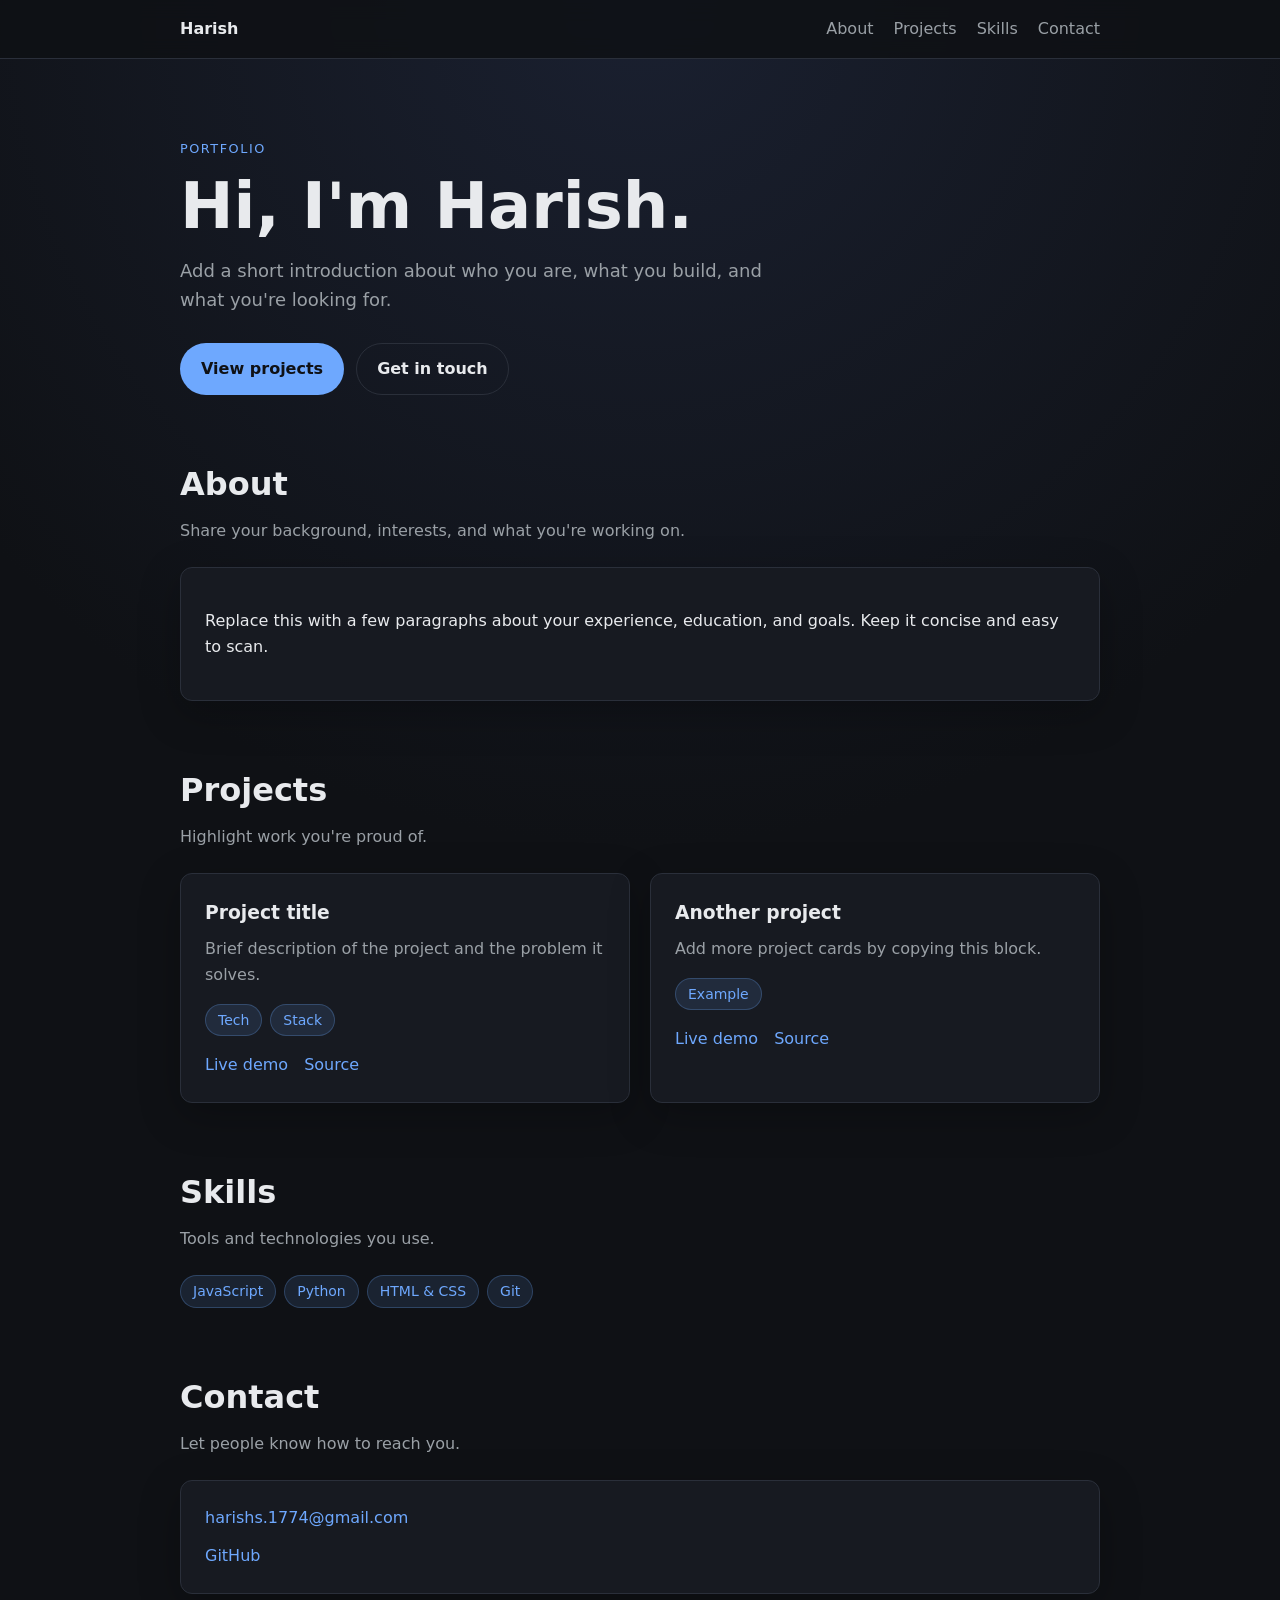
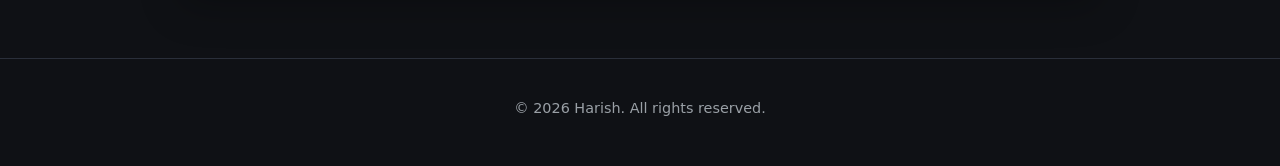
==== index.html @ da77f9a3 "first commit" ====
<!DOCTYPE html>
<html lang="en">
  <head>
    <meta charset="UTF-8" />
    <meta name="viewport" content="width=device-width, initial-scale=1.0" />
    <meta
      name="description"
      content="Harish — portfolio, projects, and contact."
    />
    <title>Harish | Portfolio</title>
    <link rel="stylesheet" href="css/style.css" />
  </head>
  <body>
    <header class="site-header">
      <nav class="nav" aria-label="Main navigation">
        <a class="nav__brand" href="#top">Harish</a>
        <button
          class="nav__toggle"
          type="button"
          aria-expanded="false"
          aria-controls="nav-menu"
        >
          Menu
        </button>
        <ul class="nav__menu" id="nav-menu">
          <li><a href="#about">About</a></li>
          <li><a href="#projects">Projects</a></li>
          <li><a href="#skills">Skills</a></li>
          <li><a href="#contact">Contact</a></li>
        </ul>
      </nav>
    </header>

    <main id="top">
      <section class="hero section">
        <p class="hero__eyebrow">Portfolio</p>
        <h1>Hi, I'm Harish.</h1>
        <p class="hero__lead">
          Add a short introduction about who you are, what you build, and what
          you're looking for.
        </p>
        <div class="hero__actions">
          <a class="button button--primary" href="#projects">View projects</a>
          <a class="button button--ghost" href="#contact">Get in touch</a>
        </div>
      </section>

      <section class="section" id="about">
        <div class="section__header">
          <h2>About</h2>
          <p>Share your background, interests, and what you're working on.</p>
        </div>
        <div class="card">
          <p>
            Replace this with a few paragraphs about your experience, education,
            and goals. Keep it concise and easy to scan.
          </p>
        </div>
      </section>

      <section class="section" id="projects">
        <div class="section__header">
          <h2>Projects</h2>
          <p>Highlight work you're proud of.</p>
        </div>
        <div class="grid">
          <article class="card project-card">
            <h3>Project title</h3>
            <p>Brief description of the project and the problem it solves.</p>
            <ul class="tag-list">
              <li>Tech</li>
              <li>Stack</li>
            </ul>
            <div class="project-card__links">
              <a href="#" target="_blank" rel="noreferrer">Live demo</a>
              <a href="#" target="_blank" rel="noreferrer">Source</a>
            </div>
          </article>

          <article class="card project-card">
            <h3>Another project</h3>
            <p>Add more project cards by copying this block.</p>
            <ul class="tag-list">
              <li>Example</li>
            </ul>
            <div class="project-card__links">
              <a href="#" target="_blank" rel="noreferrer">Live demo</a>
              <a href="#" target="_blank" rel="noreferrer">Source</a>
            </div>
          </article>
        </div>
      </section>

      <section class="section" id="skills">
        <div class="section__header">
          <h2>Skills</h2>
          <p>Tools and technologies you use.</p>
        </div>
        <ul class="tag-list tag-list--large">
          <li>JavaScript</li>
          <li>Python</li>
          <li>HTML &amp; CSS</li>
          <li>Git</li>
        </ul>
      </section>

      <section class="section" id="contact">
        <div class="section__header">
          <h2>Contact</h2>
          <p>Let people know how to reach you.</p>
        </div>
        <div class="card contact-card">
          <p>
            <a href="mailto:harishs.1774@gmail.com">harishs.1774@gmail.com</a>
          </p>
          <p>
            <a href="https://github.com/Harish-1774" target="_blank" rel="noreferrer"
              >GitHub</a
            >
          </p>
        </div>
      </section>
    </main>

    <footer class="site-footer">
      <p>&copy; <span id="year"></span> Harish. All rights reserved.</p>
    </footer>

    <script src="js/main.js"></script>
  </body>
</html>
---- css/style.css ----
:root {
  --bg: #0f1115;
  --surface: #171a21;
  --text: #e8eaed;
  --muted: #9aa0a6;
  --accent: #6ea8fe;
  --accent-hover: #8bb9ff;
  --border: #2a2f3a;
  --max-width: 960px;
  --radius: 12px;
  --shadow: 0 12px 40px rgba(0, 0, 0, 0.25);
}

*,
*::before,
*::after {
  box-sizing: border-box;
}

html {
  scroll-behavior: smooth;
}

body {
  margin: 0;
  font-family: system-ui, -apple-system, BlinkMacSystemFont, "Segoe UI", sans-serif;
  line-height: 1.6;
  color: var(--text);
  background: radial-gradient(circle at top, #1a2030 0%, var(--bg) 45%);
  min-height: 100vh;
}

a {
  color: var(--accent);
  text-decoration: none;
}

a:hover {
  color: var(--accent-hover);
}

img {
  max-width: 100%;
  display: block;
}

.site-header {
  position: sticky;
  top: 0;
  z-index: 10;
  backdrop-filter: blur(10px);
  background: rgba(15, 17, 21, 0.85);
  border-bottom: 1px solid var(--border);
}

.nav {
  max-width: var(--max-width);
  margin: 0 auto;
  padding: 1rem 1.25rem;
  display: flex;
  align-items: center;
  justify-content: space-between;
  gap: 1rem;
}

.nav__brand {
  font-weight: 700;
  color: var(--text);
}

.nav__menu {
  display: flex;
  gap: 1.25rem;
  list-style: none;
  margin: 0;
  padding: 0;
}

.nav__menu a {
  color: var(--muted);
}

.nav__menu a:hover {
  color: var(--text);
}

.nav__toggle {
  display: none;
  background: var(--surface);
  color: var(--text);
  border: 1px solid var(--border);
  border-radius: 8px;
  padding: 0.5rem 0.75rem;
  cursor: pointer;
}

main {
  max-width: var(--max-width);
  margin: 0 auto;
  padding: 0 1.25rem 4rem;
}

.section {
  padding: 4rem 0 0;
}

.section__header h2 {
  margin: 0 0 0.5rem;
  font-size: clamp(1.5rem, 3vw, 2rem);
}

.section__header p {
  margin: 0 0 1.5rem;
  color: var(--muted);
}

.hero {
  padding-top: 5rem;
}

.hero__eyebrow {
  text-transform: uppercase;
  letter-spacing: 0.12em;
  font-size: 0.8rem;
  color: var(--accent);
  margin: 0 0 0.75rem;
}

.hero h1 {
  font-size: clamp(2.5rem, 6vw, 4rem);
  line-height: 1.1;
  margin: 0 0 1rem;
}

.hero__lead {
  max-width: 38rem;
  color: var(--muted);
  font-size: 1.125rem;
  margin: 0 0 1.75rem;
}

.hero__actions {
  display: flex;
  flex-wrap: wrap;
  gap: 0.75rem;
}

.button {
  display: inline-flex;
  align-items: center;
  justify-content: center;
  padding: 0.75rem 1.25rem;
  border-radius: 999px;
  border: 1px solid transparent;
  font-weight: 600;
}

.button--primary {
  background: var(--accent);
  color: #0f1115;
}

.button--primary:hover {
  background: var(--accent-hover);
  color: #0f1115;
}

.button--ghost {
  border-color: var(--border);
  color: var(--text);
}

.button--ghost:hover {
  border-color: var(--accent);
  color: var(--accent);
}

.card {
  background: var(--surface);
  border: 1px solid var(--border);
  border-radius: var(--radius);
  padding: 1.5rem;
  box-shadow: var(--shadow);
}

.grid {
  display: grid;
  gap: 1.25rem;
}

@media (min-width: 720px) {
  .grid {
    grid-template-columns: repeat(2, minmax(0, 1fr));
  }
}

.project-card h3 {
  margin: 0 0 0.5rem;
}

.project-card p {
  margin: 0 0 1rem;
  color: var(--muted);
}

.project-card__links {
  display: flex;
  gap: 1rem;
}

.tag-list {
  display: flex;
  flex-wrap: wrap;
  gap: 0.5rem;
  list-style: none;
  margin: 0 0 1rem;
  padding: 0;
}

.tag-list li,
.tag-list--large li {
  background: rgba(110, 168, 254, 0.12);
  color: var(--accent);
  border: 1px solid rgba(110, 168, 254, 0.25);
  border-radius: 999px;
  padding: 0.25rem 0.75rem;
  font-size: 0.875rem;
}

.tag-list--large {
  margin-bottom: 0;
}

.contact-card p {
  margin: 0 0 0.75rem;
}

.contact-card p:last-child {
  margin-bottom: 0;
}

.site-footer {
  border-top: 1px solid var(--border);
  padding: 1.5rem 1.25rem 2rem;
  text-align: center;
  color: var(--muted);
  font-size: 0.9rem;
}

@media (max-width: 640px) {
  .nav__toggle {
    display: inline-flex;
  }

  .nav__menu {
    display: none;
    position: absolute;
    top: 100%;
    right: 1.25rem;
    flex-direction: column;
    background: var(--surface);
    border: 1px solid var(--border);
    border-radius: var(--radius);
    padding: 0.75rem 1rem;
    min-width: 10rem;
  }

  .nav__menu.is-open {
    display: flex;
  }
}
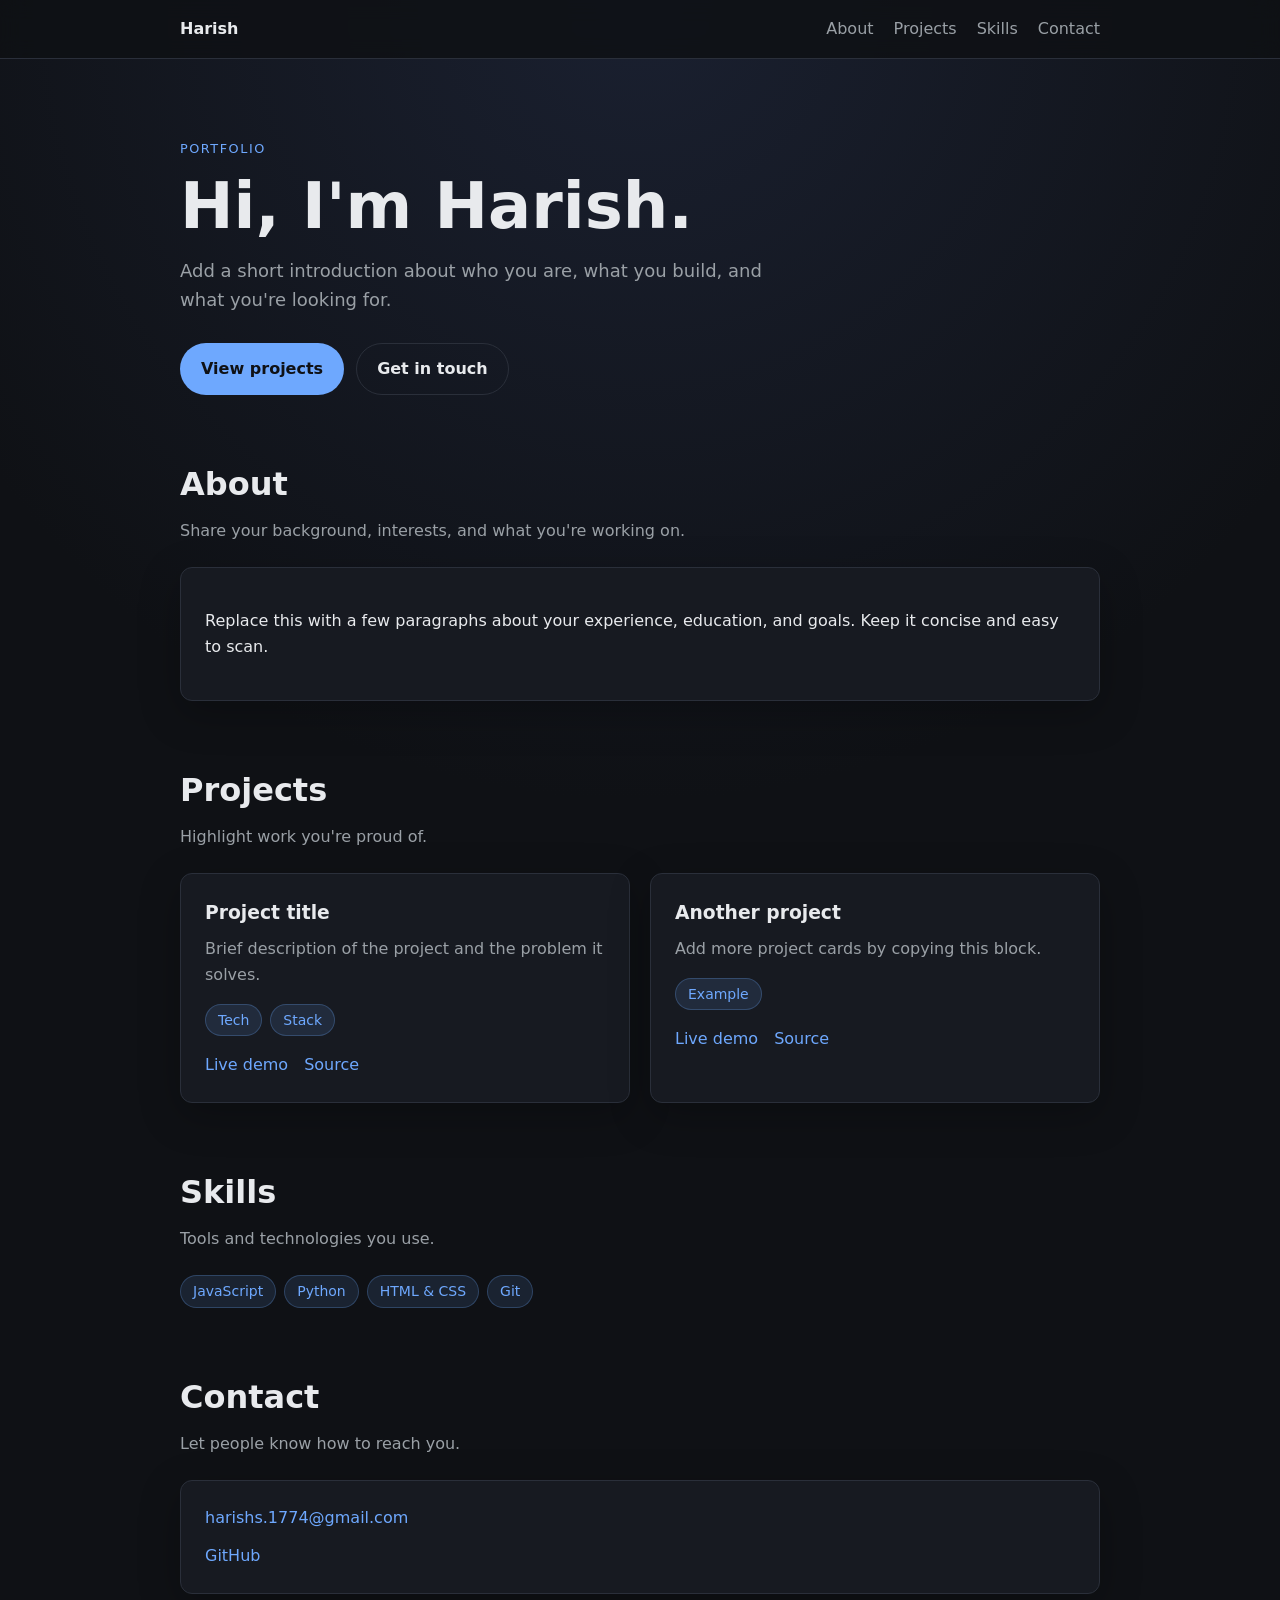
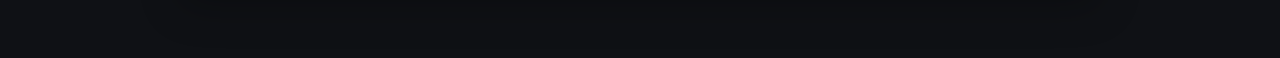
==== commit 4a261bb6: "removing bottom bar" ====
--- a/index.html
+++ b/index.html
@@ -122,10 +122,6 @@
       </section>
     </main>
 
-    <footer class="site-footer">
-      <p>&copy; <span id="year"></span> Harish. All rights reserved.</p>
-    </footer>
-
     <script src="js/main.js"></script>
   </body>
 </html>
--- a/css/style.css
+++ b/css/style.css
@@ -239,14 +239,6 @@
   margin-bottom: 0;
 }
 
-.site-footer {
-  border-top: 1px solid var(--border);
-  padding: 1.5rem 1.25rem 2rem;
-  text-align: center;
-  color: var(--muted);
-  font-size: 0.9rem;
-}
-
 @media (max-width: 640px) {
   .nav__toggle {
     display: inline-flex;
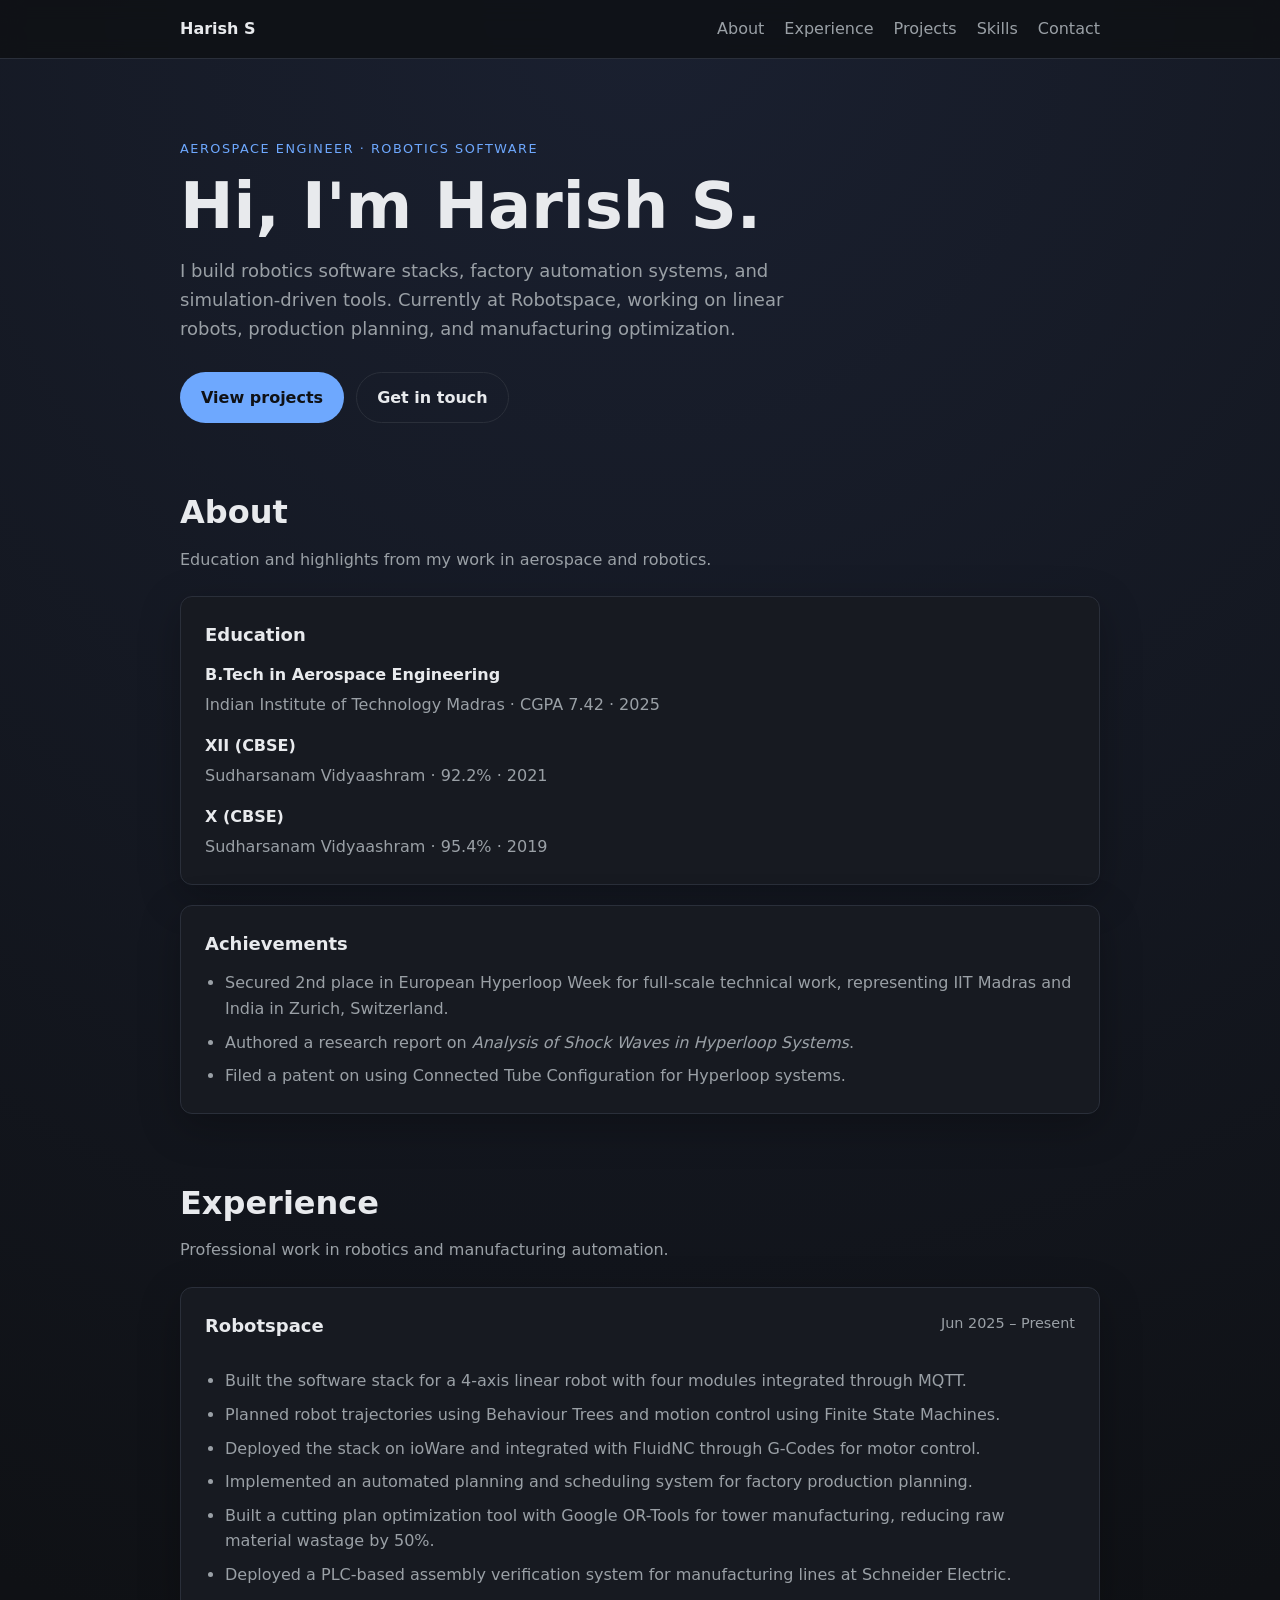
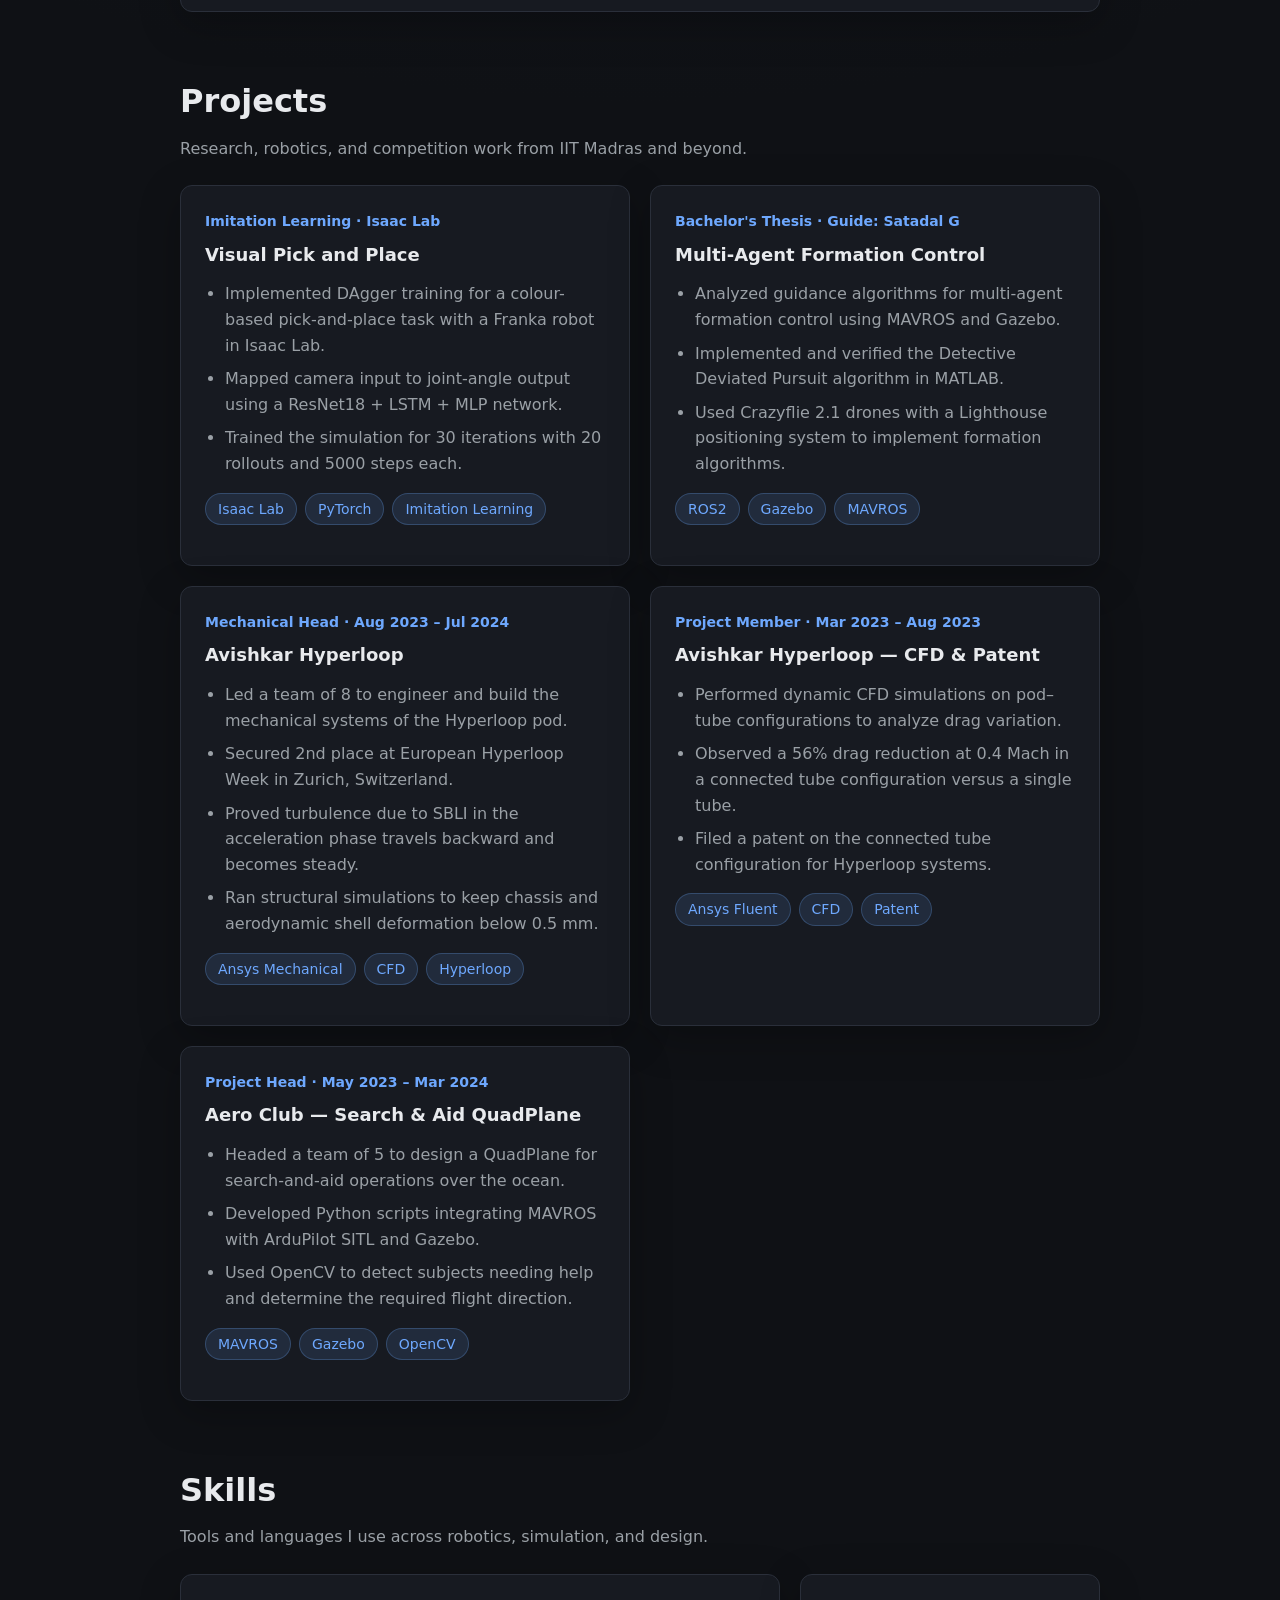
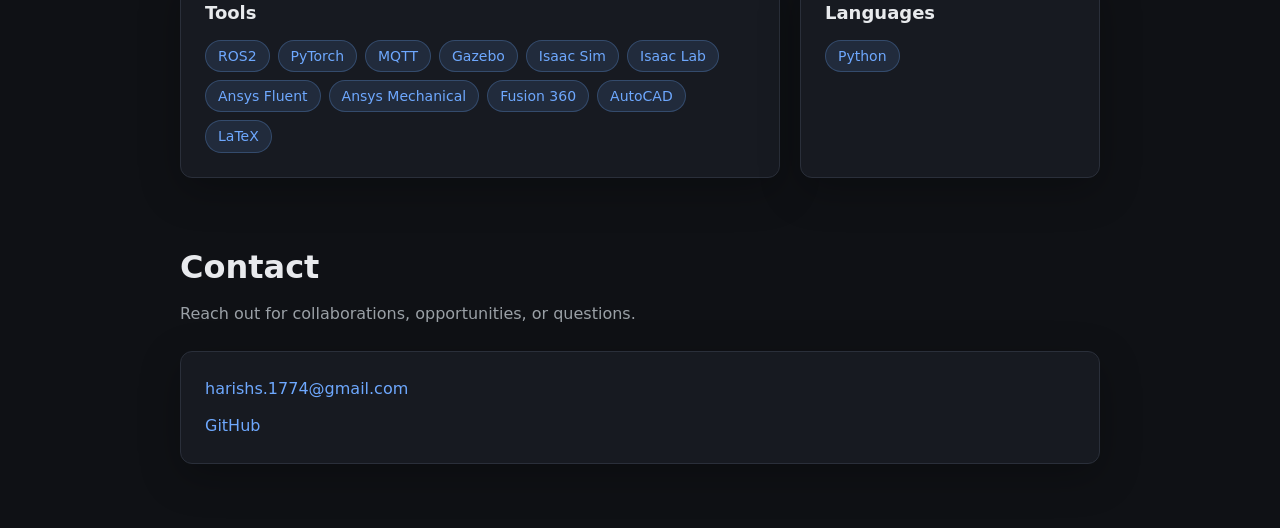
==== commit b4be0194: "updated with resume" ====
--- a/index.html
+++ b/index.html
@@ -5,15 +5,15 @@
     <meta name="viewport" content="width=device-width, initial-scale=1.0" />
     <meta
       name="description"
-      content="Harish — portfolio, projects, and contact."
+      content="Harish S — Aerospace Engineer building robotics software, automation systems, and simulation tools."
     />
-    <title>Harish | Portfolio</title>
+    <title>Harish S | Portfolio</title>
     <link rel="stylesheet" href="css/style.css" />
   </head>
   <body>
     <header class="site-header">
       <nav class="nav" aria-label="Main navigation">
-        <a class="nav__brand" href="#top">Harish</a>
+        <a class="nav__brand" href="#top">Harish S</a>
         <button
           class="nav__toggle"
           type="button"
@@ -24,6 +24,7 @@
         </button>
         <ul class="nav__menu" id="nav-menu">
           <li><a href="#about">About</a></li>
+          <li><a href="#experience">Experience</a></li>
           <li><a href="#projects">Projects</a></li>
           <li><a href="#skills">Skills</a></li>
           <li><a href="#contact">Contact</a></li>
@@ -33,11 +34,12 @@
 
     <main id="top">
       <section class="hero section">
-        <p class="hero__eyebrow">Portfolio</p>
-        <h1>Hi, I'm Harish.</h1>
+        <p class="hero__eyebrow">Aerospace Engineer · Robotics Software</p>
+        <h1>Hi, I'm Harish S.</h1>
         <p class="hero__lead">
-          Add a short introduction about who you are, what you build, and what
-          you're looking for.
+          I build robotics software stacks, factory automation systems, and
+          simulation-driven tools. Currently at Robotspace, working on linear
+          robots, production planning, and manufacturing optimization.
         </p>
         <div class="hero__actions">
           <a class="button button--primary" href="#projects">View projects</a>
@@ -48,45 +50,220 @@
       <section class="section" id="about">
         <div class="section__header">
           <h2>About</h2>
-          <p>Share your background, interests, and what you're working on.</p>
-        </div>
-        <div class="card">
-          <p>
-            Replace this with a few paragraphs about your experience, education,
-            and goals. Keep it concise and easy to scan.
-          </p>
-        </div>
+          <p>Education and highlights from my work in aerospace and robotics.</p>
+        </div>
+
+        <div class="stack">
+          <article class="card">
+            <h3>Education</h3>
+            <dl class="education-list">
+              <div class="education-list__item">
+                <dt>B.Tech in Aerospace Engineering</dt>
+                <dd>Indian Institute of Technology Madras · CGPA 7.42 · 2025</dd>
+              </div>
+              <div class="education-list__item">
+                <dt>XII (CBSE)</dt>
+                <dd>Sudharsanam Vidyaashram · 92.2% · 2021</dd>
+              </div>
+              <div class="education-list__item">
+                <dt>X (CBSE)</dt>
+                <dd>Sudharsanam Vidyaashram · 95.4% · 2019</dd>
+              </div>
+            </dl>
+          </article>
+
+          <article class="card">
+            <h3>Achievements</h3>
+            <ul class="bullet-list">
+              <li>
+                Secured 2nd place in European Hyperloop Week for full-scale
+                technical work, representing IIT Madras and India in Zurich,
+                Switzerland.
+              </li>
+              <li>
+                Authored a research report on
+                <em>Analysis of Shock Waves in Hyperloop Systems</em>.
+              </li>
+              <li>
+                Filed a patent on using Connected Tube Configuration for
+                Hyperloop systems.
+              </li>
+            </ul>
+          </article>
+        </div>
+      </section>
+
+      <section class="section" id="experience">
+        <div class="section__header">
+          <h2>Experience</h2>
+          <p>Professional work in robotics and manufacturing automation.</p>
+        </div>
+
+        <article class="card entry-card">
+          <div class="entry-card__header">
+            <div>
+              <h3>Robotspace</h3>
+            </div>
+            <p class="entry-card__date">Jun 2025 – Present</p>
+          </div>
+          <ul class="bullet-list">
+            <li>
+              Built the software stack for a 4-axis linear robot with four
+              modules integrated through MQTT.
+            </li>
+            <li>
+              Planned robot trajectories using Behaviour Trees and motion control
+              using Finite State Machines.
+            </li>
+            <li>
+              Deployed the stack on ioWare and integrated with FluidNC through
+              G-Codes for motor control.
+            </li>
+            <li>
+              Implemented an automated planning and scheduling system for factory
+              production planning.
+            </li>
+            <li>
+              Built a cutting plan optimization tool with Google OR-Tools for
+              tower manufacturing, reducing raw material wastage by 50%.
+            </li>
+            <li>
+              Deployed a PLC-based assembly verification system for manufacturing
+              lines at Schneider Electric.
+            </li>
+          </ul>
+        </article>
       </section>
 
       <section class="section" id="projects">
         <div class="section__header">
           <h2>Projects</h2>
-          <p>Highlight work you're proud of.</p>
-        </div>
+          <p>Research, robotics, and competition work from IIT Madras and beyond.</p>
+        </div>
+
         <div class="grid">
           <article class="card project-card">
-            <h3>Project title</h3>
-            <p>Brief description of the project and the problem it solves.</p>
-            <ul class="tag-list">
-              <li>Tech</li>
-              <li>Stack</li>
-            </ul>
-            <div class="project-card__links">
-              <a href="#" target="_blank" rel="noreferrer">Live demo</a>
-              <a href="#" target="_blank" rel="noreferrer">Source</a>
-            </div>
-          </article>
-
-          <article class="card project-card">
-            <h3>Another project</h3>
-            <p>Add more project cards by copying this block.</p>
-            <ul class="tag-list">
-              <li>Example</li>
-            </ul>
-            <div class="project-card__links">
-              <a href="#" target="_blank" rel="noreferrer">Live demo</a>
-              <a href="#" target="_blank" rel="noreferrer">Source</a>
-            </div>
+            <p class="project-card__meta">Imitation Learning · Isaac Lab</p>
+            <h3>Visual Pick and Place</h3>
+            <ul class="bullet-list">
+              <li>
+                Implemented DAgger training for a colour-based pick-and-place task
+                with a Franka robot in Isaac Lab.
+              </li>
+              <li>
+                Mapped camera input to joint-angle output using a
+                ResNet18 + LSTM + MLP network.
+              </li>
+              <li>
+                Trained the simulation for 30 iterations with 20 rollouts and
+                5000 steps each.
+              </li>
+            </ul>
+            <ul class="tag-list">
+              <li>Isaac Lab</li>
+              <li>PyTorch</li>
+              <li>Imitation Learning</li>
+            </ul>
+          </article>
+
+          <article class="card project-card">
+            <p class="project-card__meta">Bachelor's Thesis · Guide: Satadal G</p>
+            <h3>Multi-Agent Formation Control</h3>
+            <ul class="bullet-list">
+              <li>
+                Analyzed guidance algorithms for multi-agent formation control
+                using MAVROS and Gazebo.
+              </li>
+              <li>
+                Implemented and verified the Detective Deviated Pursuit algorithm
+                in MATLAB.
+              </li>
+              <li>
+                Used Crazyflie 2.1 drones with a Lighthouse positioning system to
+                implement formation algorithms.
+              </li>
+            </ul>
+            <ul class="tag-list">
+              <li>ROS2</li>
+              <li>Gazebo</li>
+              <li>MAVROS</li>
+            </ul>
+          </article>
+
+          <article class="card project-card">
+            <p class="project-card__meta">Mechanical Head · Aug 2023 – Jul 2024</p>
+            <h3>Avishkar Hyperloop</h3>
+            <ul class="bullet-list">
+              <li>
+                Led a team of 8 to engineer and build the mechanical systems of
+                the Hyperloop pod.
+              </li>
+              <li>
+                Secured 2nd place at European Hyperloop Week in Zurich,
+                Switzerland.
+              </li>
+              <li>
+                Proved turbulence due to SBLI in the acceleration phase travels
+                backward and becomes steady.
+              </li>
+              <li>
+                Ran structural simulations to keep chassis and aerodynamic shell
+                deformation below 0.5 mm.
+              </li>
+            </ul>
+            <ul class="tag-list">
+              <li>Ansys Mechanical</li>
+              <li>CFD</li>
+              <li>Hyperloop</li>
+            </ul>
+          </article>
+
+          <article class="card project-card">
+            <p class="project-card__meta">Project Member · Mar 2023 – Aug 2023</p>
+            <h3>Avishkar Hyperloop — CFD &amp; Patent</h3>
+            <ul class="bullet-list">
+              <li>
+                Performed dynamic CFD simulations on pod–tube configurations to
+                analyze drag variation.
+              </li>
+              <li>
+                Observed a 56% drag reduction at 0.4 Mach in a connected tube
+                configuration versus a single tube.
+              </li>
+              <li>
+                Filed a patent on the connected tube configuration for Hyperloop
+                systems.
+              </li>
+            </ul>
+            <ul class="tag-list">
+              <li>Ansys Fluent</li>
+              <li>CFD</li>
+              <li>Patent</li>
+            </ul>
+          </article>
+
+          <article class="card project-card">
+            <p class="project-card__meta">Project Head · May 2023 – Mar 2024</p>
+            <h3>Aero Club — Search &amp; Aid QuadPlane</h3>
+            <ul class="bullet-list">
+              <li>
+                Headed a team of 5 to design a QuadPlane for search-and-aid
+                operations over the ocean.
+              </li>
+              <li>
+                Developed Python scripts integrating MAVROS with ArduPilot SITL
+                and Gazebo.
+              </li>
+              <li>
+                Used OpenCV to detect subjects needing help and determine the
+                required flight direction.
+              </li>
+            </ul>
+            <ul class="tag-list">
+              <li>MAVROS</li>
+              <li>Gazebo</li>
+              <li>OpenCV</li>
+            </ul>
           </article>
         </div>
       </section>
@@ -94,20 +271,40 @@
       <section class="section" id="skills">
         <div class="section__header">
           <h2>Skills</h2>
-          <p>Tools and technologies you use.</p>
-        </div>
-        <ul class="tag-list tag-list--large">
-          <li>JavaScript</li>
-          <li>Python</li>
-          <li>HTML &amp; CSS</li>
-          <li>Git</li>
-        </ul>
+          <p>Tools and languages I use across robotics, simulation, and design.</p>
+        </div>
+
+        <div class="skills-grid">
+          <article class="card">
+            <h3>Tools</h3>
+            <ul class="tag-list tag-list--large">
+              <li>ROS2</li>
+              <li>PyTorch</li>
+              <li>MQTT</li>
+              <li>Gazebo</li>
+              <li>Isaac Sim</li>
+              <li>Isaac Lab</li>
+              <li>Ansys Fluent</li>
+              <li>Ansys Mechanical</li>
+              <li>Fusion 360</li>
+              <li>AutoCAD</li>
+              <li>LaTeX</li>
+            </ul>
+          </article>
+
+          <article class="card">
+            <h3>Languages</h3>
+            <ul class="tag-list tag-list--large">
+              <li>Python</li>
+            </ul>
+          </article>
+        </div>
       </section>
 
       <section class="section" id="contact">
         <div class="section__header">
           <h2>Contact</h2>
-          <p>Let people know how to reach you.</p>
+          <p>Reach out for collaborations, opportunities, or questions.</p>
         </div>
         <div class="card contact-card">
           <p>
--- a/css/style.css
+++ b/css/style.css
@@ -183,6 +183,87 @@
   box-shadow: var(--shadow);
 }
 
+.card h3 {
+  margin: 0 0 0.75rem;
+  font-size: 1.125rem;
+}
+
+.stack {
+  display: grid;
+  gap: 1.25rem;
+}
+
+.education-list {
+  margin: 0;
+}
+
+.education-list__item {
+  margin-bottom: 1rem;
+}
+
+.education-list__item:last-child {
+  margin-bottom: 0;
+}
+
+.education-list dt {
+  font-weight: 600;
+  margin-bottom: 0.25rem;
+}
+
+.education-list dd {
+  margin: 0;
+  color: var(--muted);
+}
+
+.bullet-list {
+  margin: 0;
+  padding-left: 1.25rem;
+  color: var(--muted);
+}
+
+.bullet-list li + li {
+  margin-top: 0.5rem;
+}
+
+.entry-card__header {
+  display: flex;
+  justify-content: space-between;
+  align-items: flex-start;
+  gap: 1rem;
+  margin-bottom: 1rem;
+}
+
+.entry-card__org {
+  margin: 0.25rem 0 0;
+  color: var(--accent);
+  font-weight: 600;
+}
+
+.entry-card__date {
+  margin: 0;
+  color: var(--muted);
+  font-size: 0.9rem;
+  white-space: nowrap;
+}
+
+.project-card__meta {
+  margin: 0 0 0.5rem;
+  color: var(--accent);
+  font-size: 0.875rem;
+  font-weight: 600;
+}
+
+.skills-grid {
+  display: grid;
+  gap: 1.25rem;
+}
+
+@media (min-width: 640px) {
+  .skills-grid {
+    grid-template-columns: 2fr 1fr;
+  }
+}
+
 .grid {
   display: grid;
   gap: 1.25rem;
@@ -195,17 +276,11 @@
 }
 
 .project-card h3 {
-  margin: 0 0 0.5rem;
-}
-
-.project-card p {
-  margin: 0 0 1rem;
-  color: var(--muted);
-}
-
-.project-card__links {
-  display: flex;
-  gap: 1rem;
+  margin: 0 0 0.75rem;
+}
+
+.project-card .bullet-list {
+  margin-bottom: 1rem;
 }
 
 .tag-list {
@@ -260,4 +335,13 @@
   .nav__menu.is-open {
     display: flex;
   }
-}
+
+  .entry-card__header {
+    flex-direction: column;
+    gap: 0.5rem;
+  }
+
+  .entry-card__date {
+    white-space: normal;
+  }
+}
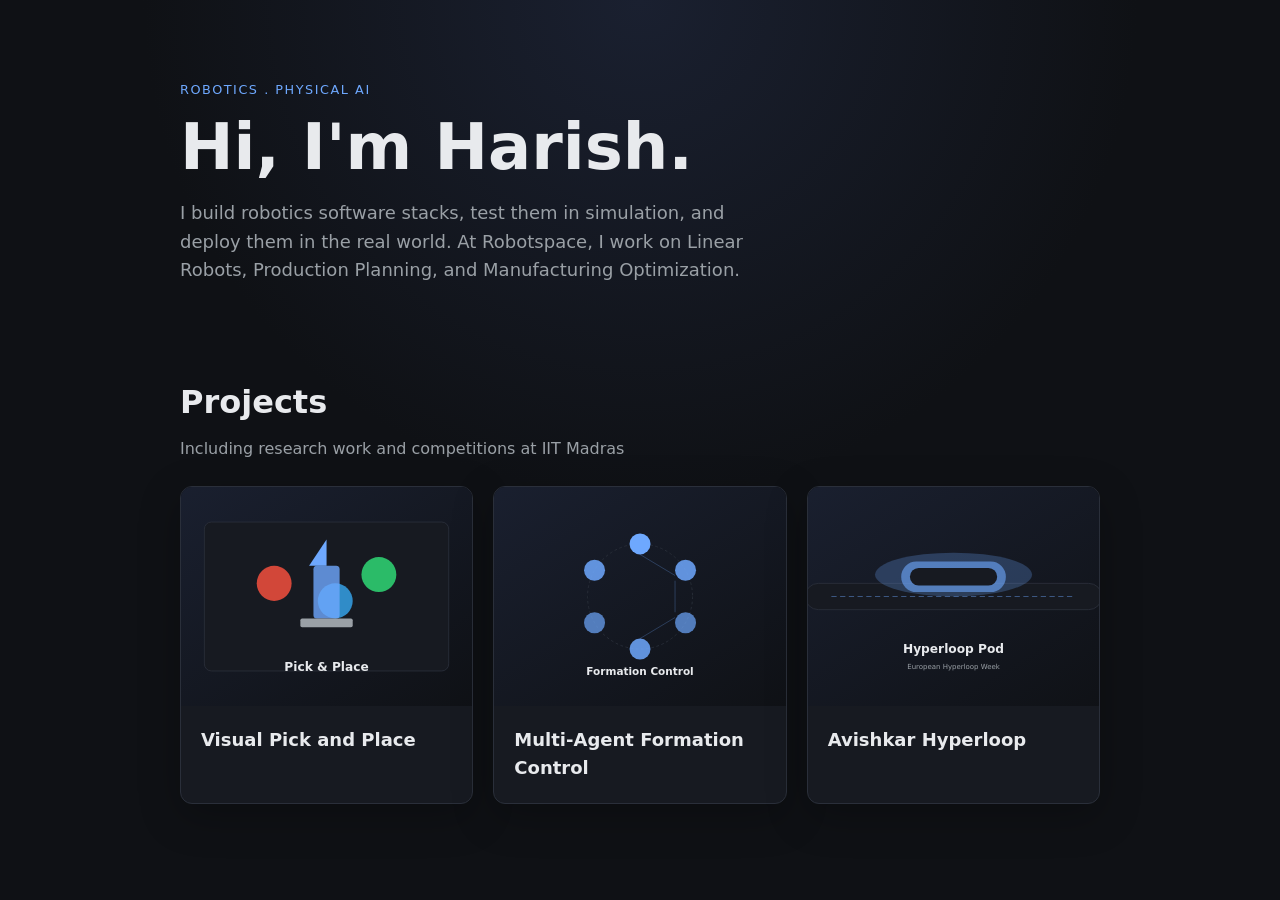
==== commit 78e14c98: "main page done" ====
--- a/index.html
+++ b/index.html
@@ -7,13 +7,13 @@
       name="description"
       content="Harish S — Aerospace Engineer building robotics software, automation systems, and simulation tools."
     />
-    <title>Harish S | Portfolio</title>
+    <title>Harish | Portfolio</title>
     <link rel="stylesheet" href="css/style.css" />
   </head>
   <body>
-    <header class="site-header">
+    <!-- <header class="site-header">
       <nav class="nav" aria-label="Main navigation">
-        <a class="nav__brand" href="#top">Harish S</a>
+        <a class="nav__brand" href="#top">Harish</a>
         <button
           class="nav__toggle"
           type="button"
@@ -30,24 +30,30 @@
           <li><a href="#contact">Contact</a></li>
         </ul>
       </nav>
-    </header>
+    </header> -->
 
     <main id="top">
       <section class="hero section">
-        <p class="hero__eyebrow">Aerospace Engineer · Robotics Software</p>
-        <h1>Hi, I'm Harish S.</h1>
+        <p class="hero__eyebrow">Robotics . Physical AI</p>
+        <h1>Hi, I'm Harish.</h1>
         <p class="hero__lead">
-          I build robotics software stacks, factory automation systems, and
-          simulation-driven tools. Currently at Robotspace, working on linear
-          robots, production planning, and manufacturing optimization.
+          I build robotics software stacks, test them in simulation, and deploy them in the real world. 
+          At Robotspace, I work on Linear Robots, Production Planning, and Manufacturing Optimization.
         </p>
-        <div class="hero__actions">
+        <!-- <div class="hero__actions">
           <a class="button button--primary" href="#projects">View projects</a>
           <a class="button button--ghost" href="#contact">Get in touch</a>
-        </div>
+        </div> -->
       </section>
 
-      <section class="section" id="about">
+      <!-- <section class="section" id="about">
+        <div class="section__header">
+          <h2>About</h2>
+          <p>I'm an engineer with a passion for building great robots. Started with aerodynamics and got into drones. Got interested in building robots.</p>
+        </div>
+      </section> -->
+
+      <!-- <section class="section" id="about">
         <div class="section__header">
           <h2>About</h2>
           <p>Education and highlights from my work in aerospace and robotics.</p>
@@ -91,9 +97,9 @@
             </ul>
           </article>
         </div>
-      </section>
+      </section> -->
 
-      <section class="section" id="experience">
+      <!-- <section class="section" id="experience">
         <div class="section__header">
           <h2>Experience</h2>
           <p>Professional work in robotics and manufacturing automation.</p>
@@ -133,189 +139,57 @@
             </li>
           </ul>
         </article>
-      </section>
+      </section> -->
 
       <section class="section" id="projects">
         <div class="section__header">
           <h2>Projects</h2>
-          <p>Research, robotics, and competition work from IIT Madras and beyond.</p>
+          <p>Including research work and competitions at IIT Madras</p>
         </div>
 
-        <div class="grid">
-          <article class="card project-card">
-            <p class="project-card__meta">Imitation Learning · Isaac Lab</p>
-            <h3>Visual Pick and Place</h3>
-            <ul class="bullet-list">
-              <li>
-                Implemented DAgger training for a colour-based pick-and-place task
-                with a Franka robot in Isaac Lab.
-              </li>
-              <li>
-                Mapped camera input to joint-angle output using a
-                ResNet18 + LSTM + MLP network.
-              </li>
-              <li>
-                Trained the simulation for 30 iterations with 20 rollouts and
-                5000 steps each.
-              </li>
-            </ul>
-            <ul class="tag-list">
-              <li>Isaac Lab</li>
-              <li>PyTorch</li>
-              <li>Imitation Learning</li>
-            </ul>
-          </article>
+        <div class="project-grid">
+          <a class="project-preview" href="projects/visual-pick-and-place.html">
+            <div class="project-preview__media">
+              <img
+                class="project-preview__image"
+                src="assets/projects/visual-pick-place.svg"
+                alt="Visual Pick and Place"
+              />
+            </div>
+            <div class="project-preview__body">
+              <h3 class="project-preview__title">Visual Pick and Place</h3>
+            </div>
+          </a>
 
-          <article class="card project-card">
-            <p class="project-card__meta">Bachelor's Thesis · Guide: Satadal G</p>
-            <h3>Multi-Agent Formation Control</h3>
-            <ul class="bullet-list">
-              <li>
-                Analyzed guidance algorithms for multi-agent formation control
-                using MAVROS and Gazebo.
-              </li>
-              <li>
-                Implemented and verified the Detective Deviated Pursuit algorithm
-                in MATLAB.
-              </li>
-              <li>
-                Used Crazyflie 2.1 drones with a Lighthouse positioning system to
-                implement formation algorithms.
-              </li>
-            </ul>
-            <ul class="tag-list">
-              <li>ROS2</li>
-              <li>Gazebo</li>
-              <li>MAVROS</li>
-            </ul>
-          </article>
 
-          <article class="card project-card">
-            <p class="project-card__meta">Mechanical Head · Aug 2023 – Jul 2024</p>
-            <h3>Avishkar Hyperloop</h3>
-            <ul class="bullet-list">
-              <li>
-                Led a team of 8 to engineer and build the mechanical systems of
-                the Hyperloop pod.
-              </li>
-              <li>
-                Secured 2nd place at European Hyperloop Week in Zurich,
-                Switzerland.
-              </li>
-              <li>
-                Proved turbulence due to SBLI in the acceleration phase travels
-                backward and becomes steady.
-              </li>
-              <li>
-                Ran structural simulations to keep chassis and aerodynamic shell
-                deformation below 0.5 mm.
-              </li>
-            </ul>
-            <ul class="tag-list">
-              <li>Ansys Mechanical</li>
-              <li>CFD</li>
-              <li>Hyperloop</li>
-            </ul>
-          </article>
 
-          <article class="card project-card">
-            <p class="project-card__meta">Project Member · Mar 2023 – Aug 2023</p>
-            <h3>Avishkar Hyperloop — CFD &amp; Patent</h3>
-            <ul class="bullet-list">
-              <li>
-                Performed dynamic CFD simulations on pod–tube configurations to
-                analyze drag variation.
-              </li>
-              <li>
-                Observed a 56% drag reduction at 0.4 Mach in a connected tube
-                configuration versus a single tube.
-              </li>
-              <li>
-                Filed a patent on the connected tube configuration for Hyperloop
-                systems.
-              </li>
-            </ul>
-            <ul class="tag-list">
-              <li>Ansys Fluent</li>
-              <li>CFD</li>
-              <li>Patent</li>
-            </ul>
-          </article>
-
-          <article class="card project-card">
-            <p class="project-card__meta">Project Head · May 2023 – Mar 2024</p>
-            <h3>Aero Club — Search &amp; Aid QuadPlane</h3>
-            <ul class="bullet-list">
-              <li>
-                Headed a team of 5 to design a QuadPlane for search-and-aid
-                operations over the ocean.
-              </li>
-              <li>
-                Developed Python scripts integrating MAVROS with ArduPilot SITL
-                and Gazebo.
-              </li>
-              <li>
-                Used OpenCV to detect subjects needing help and determine the
-                required flight direction.
-              </li>
-            </ul>
-            <ul class="tag-list">
-              <li>MAVROS</li>
-              <li>Gazebo</li>
-              <li>OpenCV</li>
-            </ul>
-          </article>
-        </div>
-      </section>
-
-      <section class="section" id="skills">
-        <div class="section__header">
-          <h2>Skills</h2>
-          <p>Tools and languages I use across robotics, simulation, and design.</p>
+          <a class="project-preview" href="projects/formation-control.html">
+            <div class="project-preview__media">
+              <img
+                class="project-preview__image"
+                src="assets/projects/formation-control.svg"
+                alt="Multi-Agent Formation Control"
+              />
+            </div>
+            <div class="project-preview__body">
+              <h3 class="project-preview__title">Multi-Agent Formation Control</h3>
+            </div>
+          </a>
+          <a class="project-preview" href="projects/avishkar-hyperloop.html">
+            <div class="project-preview__media">
+              <img
+                class="project-preview__image"
+                src="assets/projects/hyperloop.svg"
+                alt="Avishkar Hyperloop"
+              />
+            </div>
+            <div class="project-preview__body">
+              <h3 class="project-preview__title">Avishkar Hyperloop</h3>
+            </div>
+          </a>
         </div>
 
-        <div class="skills-grid">
-          <article class="card">
-            <h3>Tools</h3>
-            <ul class="tag-list tag-list--large">
-              <li>ROS2</li>
-              <li>PyTorch</li>
-              <li>MQTT</li>
-              <li>Gazebo</li>
-              <li>Isaac Sim</li>
-              <li>Isaac Lab</li>
-              <li>Ansys Fluent</li>
-              <li>Ansys Mechanical</li>
-              <li>Fusion 360</li>
-              <li>AutoCAD</li>
-              <li>LaTeX</li>
-            </ul>
-          </article>
-
-          <article class="card">
-            <h3>Languages</h3>
-            <ul class="tag-list tag-list--large">
-              <li>Python</li>
-            </ul>
-          </article>
-        </div>
-      </section>
-
-      <section class="section" id="contact">
-        <div class="section__header">
-          <h2>Contact</h2>
-          <p>Reach out for collaborations, opportunities, or questions.</p>
-        </div>
-        <div class="card contact-card">
-          <p>
-            <a href="mailto:harishs.1774@gmail.com">harishs.1774@gmail.com</a>
-          </p>
-          <p>
-            <a href="https://github.com/Harish-1774" target="_blank" rel="noreferrer"
-              >GitHub</a
-            >
-          </p>
-        </div>
+        
       </section>
     </main>
 
--- a/css/style.css
+++ b/css/style.css
@@ -264,6 +264,173 @@
   }
 }
 
+.project-grid {
+  display: grid;
+  gap: 1.25rem;
+  grid-template-columns: repeat(auto-fit, minmax(min(100%, 260px), 1fr));
+}
+
+.project-preview {
+  display: flex;
+  flex-direction: column;
+  color: inherit;
+  background: var(--surface);
+  border: 1px solid var(--border);
+  border-radius: var(--radius);
+  overflow: hidden;
+  box-shadow: var(--shadow);
+  transition: transform 0.2s ease, border-color 0.2s ease;
+}
+
+.project-preview:hover {
+  transform: translateY(-4px);
+  border-color: var(--accent);
+  color: inherit;
+}
+
+.project-preview__media {
+  aspect-ratio: 4 / 3;
+  overflow: hidden;
+  background: var(--bg);
+}
+
+.project-preview__image {
+  width: 100%;
+  height: 100%;
+  object-fit: cover;
+  display: block;
+}
+
+.project-preview__body {
+  padding: 1.25rem;
+  flex: 1;
+}
+
+.project-preview__title {
+  margin: 0;
+  font-size: 1.125rem;
+  color: var(--text);
+}
+
+.project-page {
+  max-width: var(--max-width);
+  margin: 0 auto;
+  padding: 3rem 1.25rem 4rem;
+}
+
+.back-link {
+  display: inline-block;
+  margin-bottom: 2rem;
+  color: var(--muted);
+  font-size: 0.95rem;
+}
+
+.back-link:hover {
+  color: var(--text);
+}
+
+.project-hero-image,
+.project-hero-video {
+  width: 100%;
+  border-radius: var(--radius);
+  border: 1px solid var(--border);
+  margin-bottom: 2rem;
+  display: block;
+  background: var(--bg);
+}
+
+.project-hero-video {
+  aspect-ratio: 16 / 9;
+  object-fit: contain;
+  max-height: min(70vh, 540px);
+}
+
+.project-page__header {
+  margin-bottom: 2rem;
+}
+
+.project-page__header h1 {
+  margin: 0 0 1rem;
+  font-size: clamp(2rem, 5vw, 2.75rem);
+  line-height: 1.15;
+}
+
+.project-page__intro {
+  margin: 0;
+  max-width: 40rem;
+  color: var(--muted);
+  font-size: 1.125rem;
+}
+
+.project-page--article .project-page__header {
+  margin-bottom: 3rem;
+  padding-bottom: 2rem;
+  border-bottom: 1px solid var(--border);
+}
+
+.project-page__section {
+  padding: 2.5rem 0;
+  border-bottom: 1px solid var(--border);
+}
+
+.project-page__section:last-child {
+  border-bottom: none;
+  padding-bottom: 0;
+}
+
+.project-page__section h2 {
+  margin: 0 0 1.25rem;
+  font-size: clamp(1.25rem, 3vw, 1.5rem);
+  color: var(--text);
+}
+
+.project-page__section .tag-list--large {
+  margin-bottom: 0;
+}
+
+.project-page__subheading {
+  margin: 1.25rem 0 0.5rem;
+  font-size: 1rem;
+  color: var(--accent);
+}
+
+.project-page__text {
+  margin: 0 0 1rem;
+  color: var(--muted);
+}
+
+.project-page__text:last-child {
+  margin-bottom: 0;
+}
+
+.project-page__formula {
+  margin: 0 0 1rem;
+  padding: 0.75rem 1rem;
+  background: rgba(110, 168, 254, 0.08);
+  border: 1px solid rgba(110, 168, 254, 0.2);
+  border-radius: 8px;
+  color: var(--text);
+  font-family: ui-monospace, "Cascadia Code", monospace;
+  font-size: 0.95rem;
+  overflow-x: auto;
+}
+
+.mission-list {
+  margin: 0 0 1rem;
+  padding-left: 1.25rem;
+  color: var(--muted);
+}
+
+.mission-list li + li {
+  margin-top: 0.75rem;
+}
+
+.project-page code {
+  font-family: ui-monospace, "Cascadia Code", monospace;
+  font-size: 0.875em;
+  color: var(--accent);
+}
+
 .grid {
   display: grid;
   gap: 1.25rem;
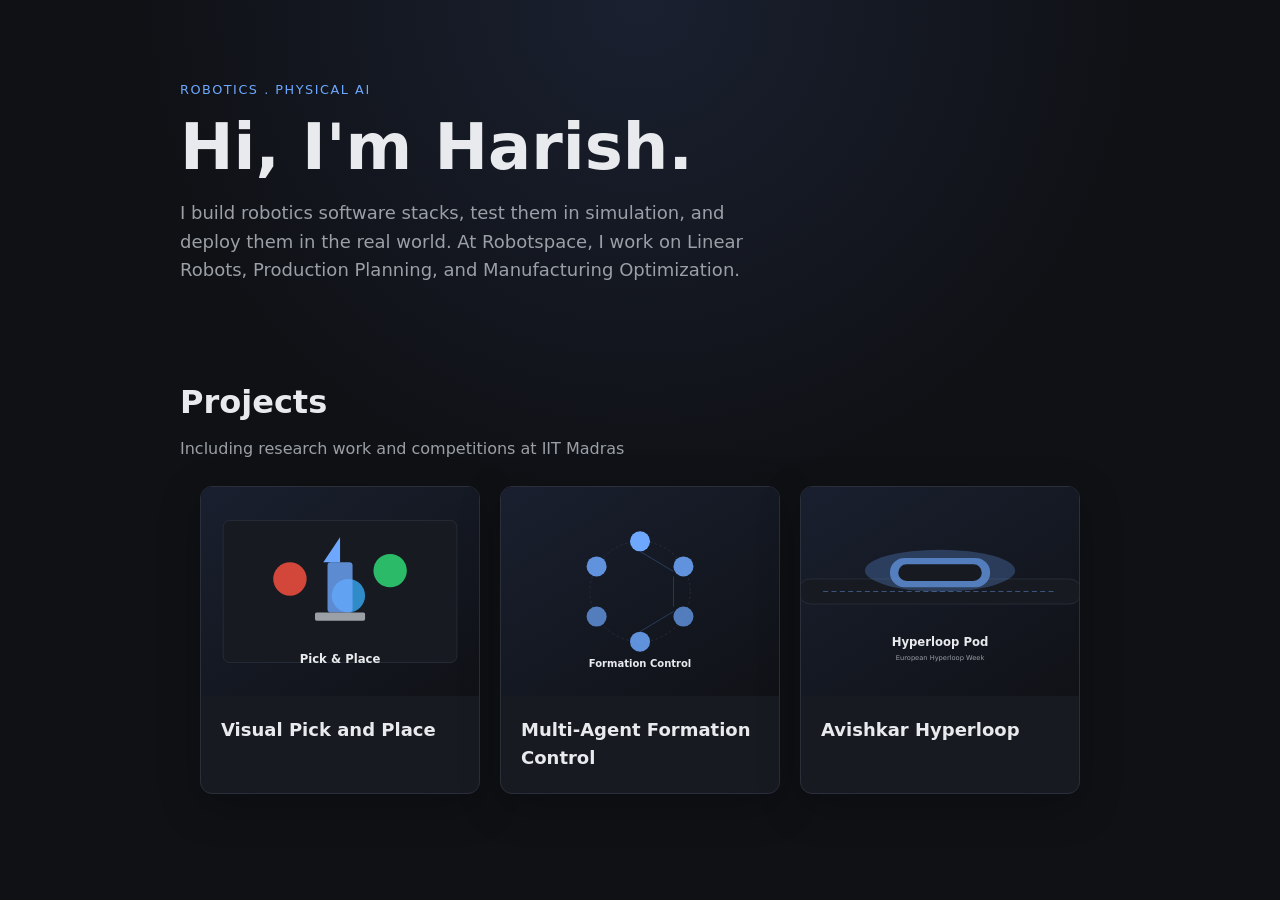
==== commit 8c4f3bc0: "Fix GitHub Pages deploy and bust CSS cache. Deploy only site files instead of the full repo (includi" ====
--- a/index.html
+++ b/index.html
@@ -8,7 +8,7 @@
       content="Harish S — Aerospace Engineer building robotics software, automation systems, and simulation tools."
     />
     <title>Harish | Portfolio</title>
-    <link rel="stylesheet" href="css/style.css" />
+    <link rel="stylesheet" href="css/style.css?v=2" />
   </head>
   <body>
     <!-- <header class="site-header">
--- a/css/style.css
+++ b/css/style.css
@@ -267,12 +267,15 @@
 .project-grid {
   display: grid;
   gap: 1.25rem;
-  grid-template-columns: repeat(auto-fit, minmax(min(100%, 260px), 1fr));
+  grid-template-columns: repeat(auto-fill, minmax(min(100%, 220px), 280px));
+  justify-content: center;
 }
 
 .project-preview {
   display: flex;
   flex-direction: column;
+  width: 100%;
+  max-width: 280px;
   color: inherit;
   background: var(--surface);
   border: 1px solid var(--border);
@@ -332,6 +335,9 @@
 .project-hero-image,
 .project-hero-video {
   width: 100%;
+  max-width: 720px;
+  margin-left: auto;
+  margin-right: auto;
   border-radius: var(--radius);
   border: 1px solid var(--border);
   margin-bottom: 2rem;
@@ -342,7 +348,8 @@
 .project-hero-video {
   aspect-ratio: 16 / 9;
   object-fit: contain;
-  max-height: min(70vh, 540px);
+  max-height: min(50vh, 405px);
+  height: auto;
 }
 
 .project-page__header {
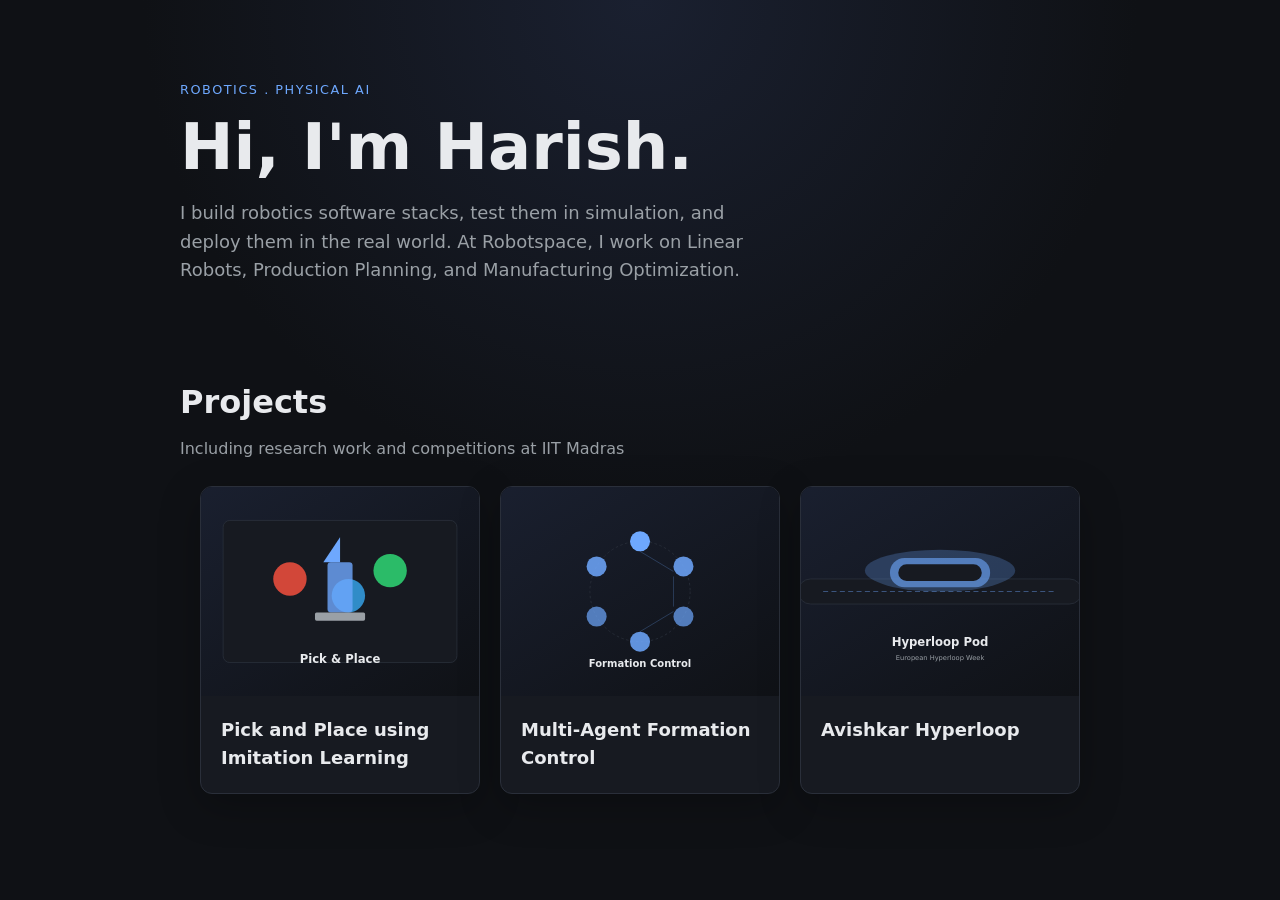
==== commit 83202806: "added IL video" ====
--- a/index.html
+++ b/index.html
@@ -153,11 +153,11 @@
               <img
                 class="project-preview__image"
                 src="assets/projects/visual-pick-place.svg"
-                alt="Visual Pick and Place"
+                alt="Pick and Place using Imitation Learning"
               />
             </div>
             <div class="project-preview__body">
-              <h3 class="project-preview__title">Visual Pick and Place</h3>
+              <h3 class="project-preview__title">Pick and Place using Imitation Learning</h3>
             </div>
           </a>
 
--- a/css/style.css
+++ b/css/style.css
@@ -352,8 +352,9 @@
   height: auto;
 }
 
-.project-page__header {
-  margin-bottom: 2rem;
+.project-page__header .project-hero-video {
+  margin-top: 1.25rem;
+  margin-bottom: 1.5rem;
 }
 
 .project-page__header h1 {
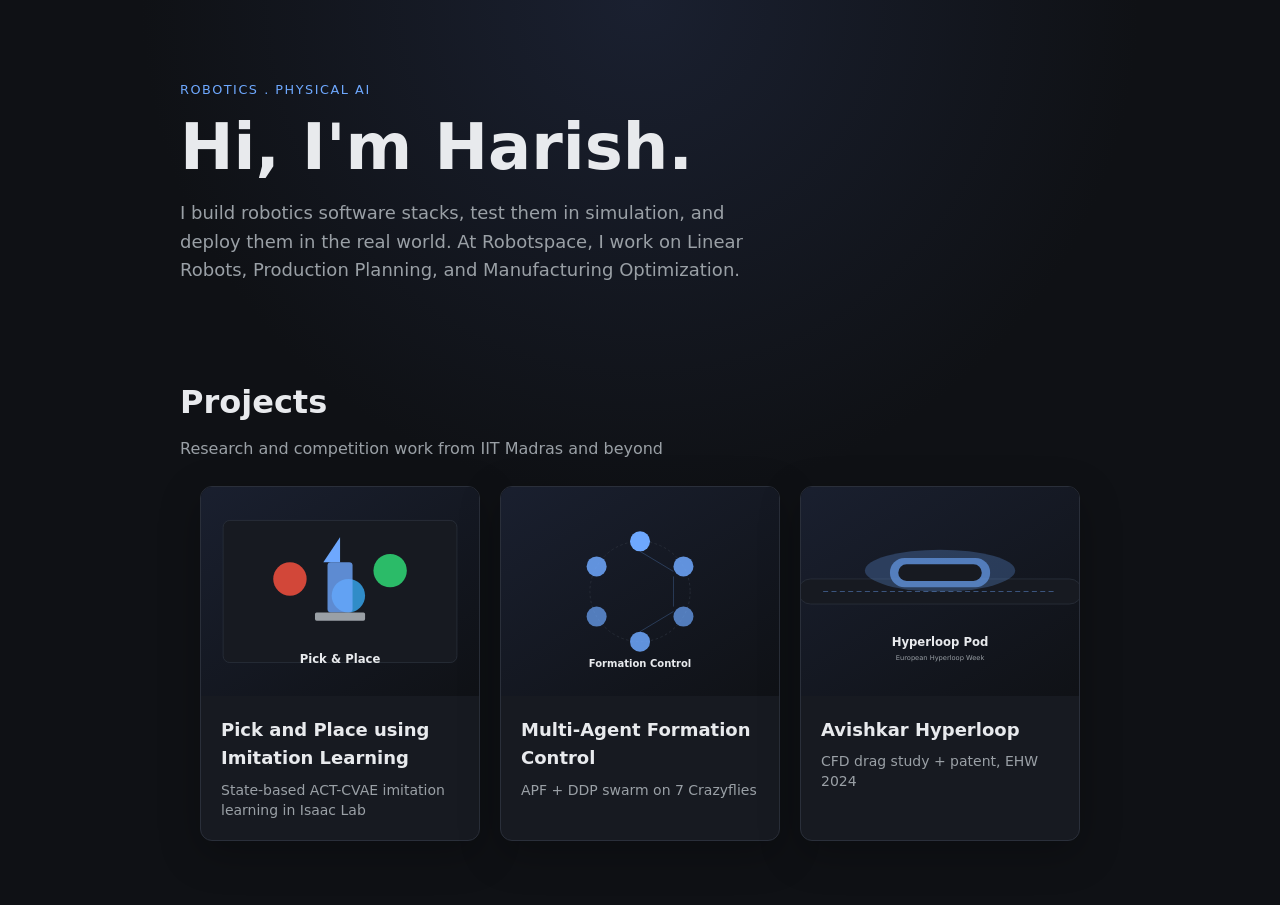
==== commit 9ce89091: "14/7" ====
--- a/index.html
+++ b/index.html
@@ -8,7 +8,7 @@
       content="Harish S — Aerospace Engineer building robotics software, automation systems, and simulation tools."
     />
     <title>Harish | Portfolio</title>
-    <link rel="stylesheet" href="css/style.css?v=2" />
+    <link rel="stylesheet" href="css/style.css?v=3" />
   </head>
   <body>
     <!-- <header class="site-header">
@@ -144,7 +144,7 @@
       <section class="section" id="projects">
         <div class="section__header">
           <h2>Projects</h2>
-          <p>Including research work and competitions at IIT Madras</p>
+          <p>Research and competition work from IIT Madras and beyond</p>
         </div>
 
         <div class="project-grid">
@@ -153,26 +153,30 @@
               <img
                 class="project-preview__image"
                 src="assets/projects/visual-pick-place.svg"
-                alt="Pick and Place using Imitation Learning"
+                alt="Single-box pick-and-place with ACT-CVAE in Isaac Lab"
               />
             </div>
             <div class="project-preview__body">
               <h3 class="project-preview__title">Pick and Place using Imitation Learning</h3>
+              <p class="project-preview__subtitle">
+                State-based ACT-CVAE imitation learning in Isaac Lab
+              </p>
             </div>
           </a>
-
-
 
           <a class="project-preview" href="projects/formation-control.html">
             <div class="project-preview__media">
               <img
                 class="project-preview__image"
                 src="assets/projects/formation-control.svg"
-                alt="Multi-Agent Formation Control"
+                alt="Multi-Agent Formation Control with APF and DDP on Crazyflie drones"
               />
             </div>
             <div class="project-preview__body">
               <h3 class="project-preview__title">Multi-Agent Formation Control</h3>
+              <p class="project-preview__subtitle">
+                APF + DDP swarm on 7 Crazyflies
+              </p>
             </div>
           </a>
           <a class="project-preview" href="projects/avishkar-hyperloop.html">
@@ -180,11 +184,14 @@
               <img
                 class="project-preview__image"
                 src="assets/projects/hyperloop.svg"
-                alt="Avishkar Hyperloop"
+                alt="Avishkar Hyperloop CFD and competition research"
               />
             </div>
             <div class="project-preview__body">
               <h3 class="project-preview__title">Avishkar Hyperloop</h3>
+              <p class="project-preview__subtitle">
+                CFD drag study + patent, EHW 2024
+              </p>
             </div>
           </a>
         </div>
--- a/css/style.css
+++ b/css/style.css
@@ -315,6 +315,13 @@
   color: var(--text);
 }
 
+.project-preview__subtitle {
+  margin: 0.5rem 0 0;
+  font-size: 0.875rem;
+  color: var(--muted);
+  line-height: 1.4;
+}
+
 .project-page {
   max-width: var(--max-width);
   margin: 0 auto;
